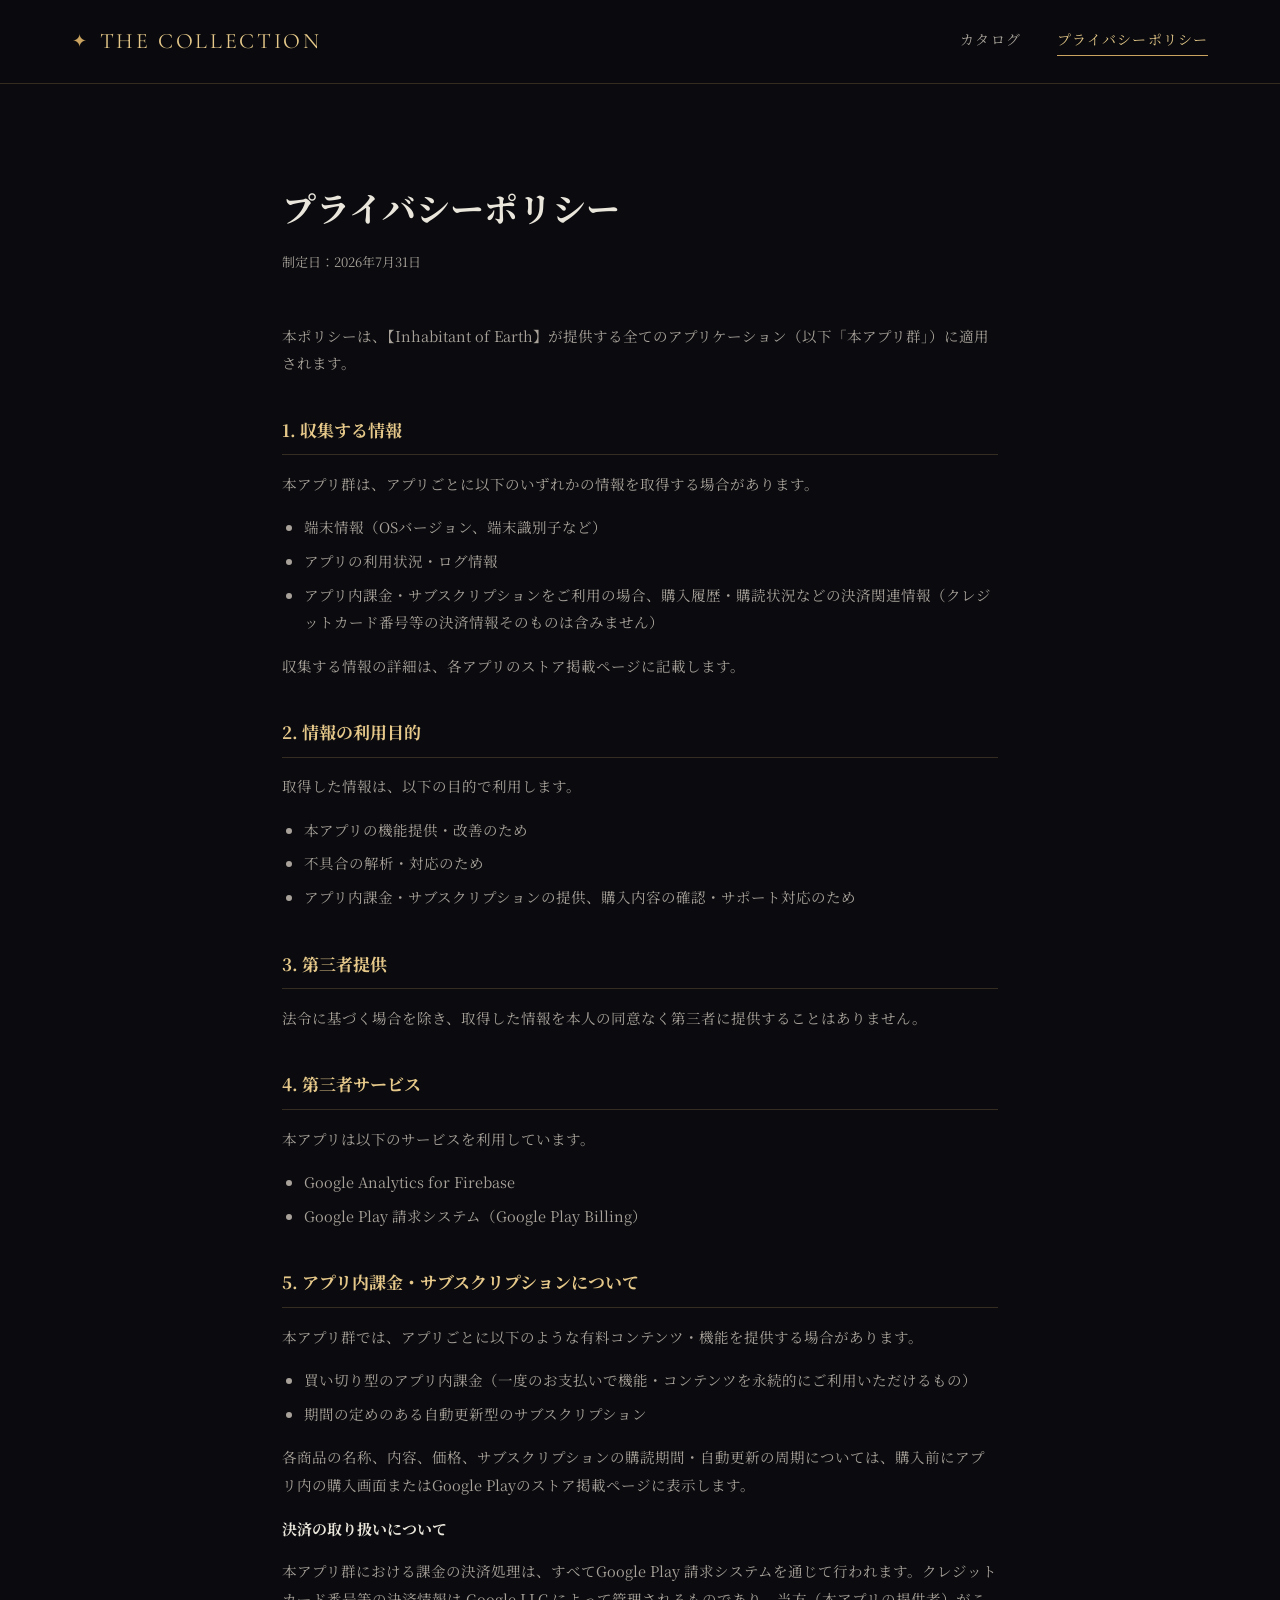
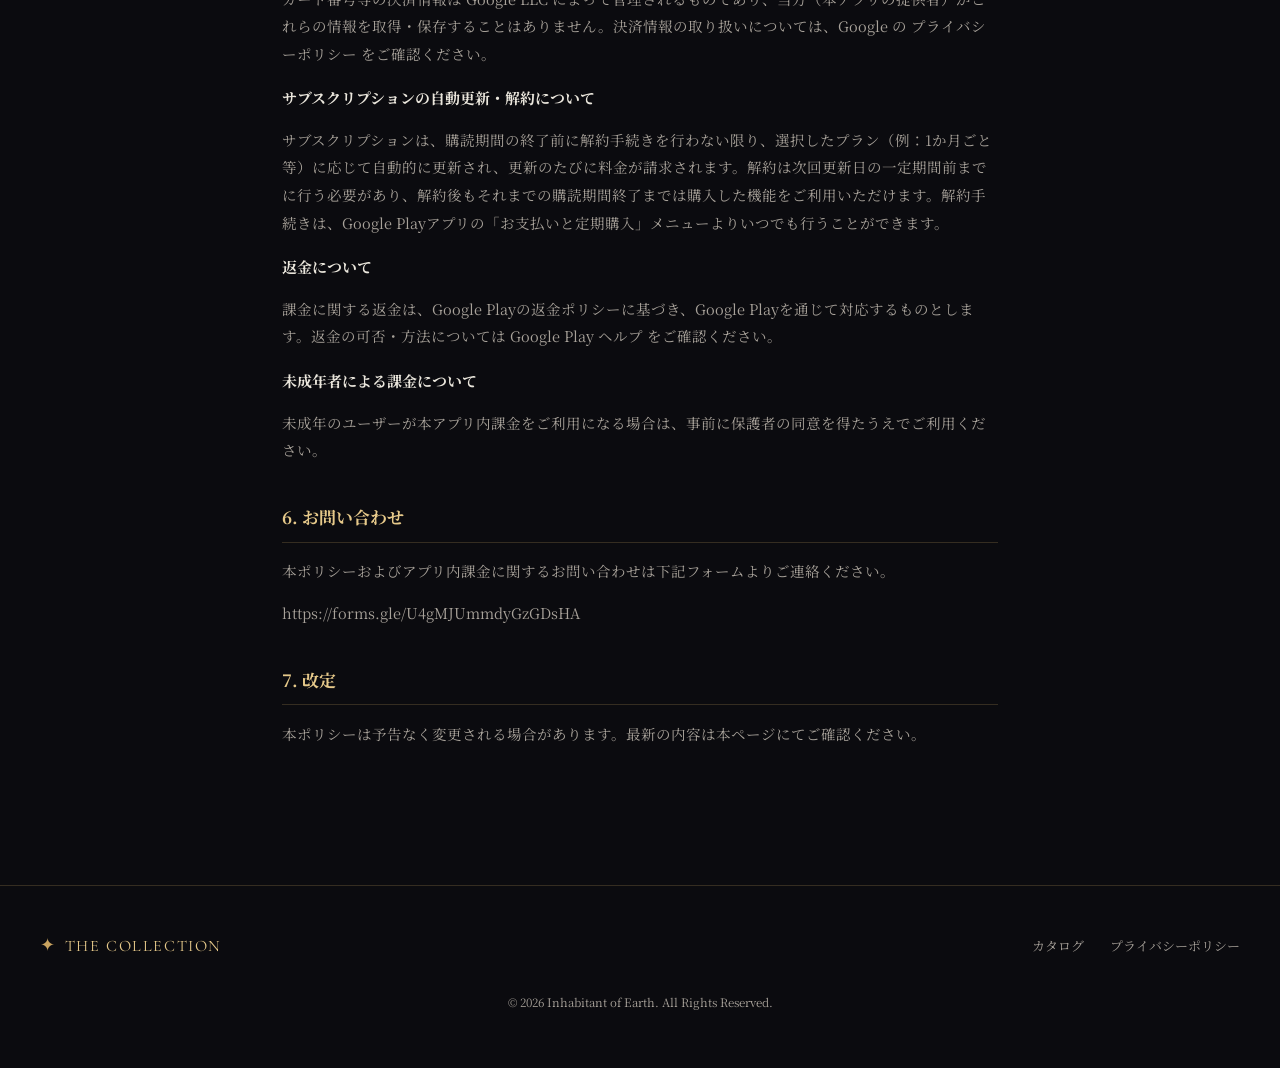
==== privacy.html @ 633c7c9d "初期登録用サイト" ====
<!DOCTYPE html>
<html lang="ja">
<head>
<meta charset="UTF-8">
<meta name="viewport" content="width=device-width, initial-scale=1.0">
<title>プライバシーポリシー | THE COLLECTION</title>
<link rel="stylesheet" href="style.css">
</head>
<body>

<header class="site-header">
  <div class="header-inner">
    <a href="index.html" class="brand">
      <span class="brand-mark">✦</span>
      <span class="brand-text">THE COLLECTION</span>
    </a>
    <nav class="site-nav">
      <a href="index.html">カタログ</a>
      <a href="privacy.html" class="is-current">プライバシーポリシー</a>
    </nav>
  </div>
</header>

<main class="policy-main">
  <h1 class="policy-title">プライバシーポリシー</h1>
  <p class="policy-updated">制定日：2026年7月31日</p>

  <div class="policy-section">
    <p>
      本ポリシーは、【Inhabitant of Earth】が提供する全てのアプリケーション（以下「本アプリ群」）に適用されます。
    </p>
  </div>

  <div class="policy-section">
    <h2>1. 収集する情報</h2>
    <p>本アプリ群は、アプリごとに以下のいずれかの情報を取得する場合があります。</p>
    <ul>
      <li>端末情報（OSバージョン、端末識別子など）</li>
      <li>アプリの利用状況・ログ情報</li>
      <li>アプリ内課金・サブスクリプションをご利用の場合、購入履歴・購読状況などの決済関連情報（クレジットカード番号等の決済情報そのものは含みません）</li>
    </ul>
    <p>収集する情報の詳細は、各アプリのストア掲載ページに記載します。</p>
  </div>

  <div class="policy-section">
    <h2>2. 情報の利用目的</h2>
    <p>取得した情報は、以下の目的で利用します。</p>
    <ul>
      <li>本アプリの機能提供・改善のため</li>
      <li>不具合の解析・対応のため</li>
      <li>アプリ内課金・サブスクリプションの提供、購入内容の確認・サポート対応のため</li>
    </ul>
  </div>

  <div class="policy-section">
    <h2>3. 第三者提供</h2>
    <p>
      法令に基づく場合を除き、取得した情報を本人の同意なく第三者に提供することはありません。
    </p>
  </div>

  <div class="policy-section">
    <h2>4. 第三者サービス</h2>
    <p>本アプリは以下のサービスを利用しています。</p>
    <ul>
      <li>Google Analytics for Firebase</li>
      <li>Google Play 請求システム（Google Play Billing）</li>
    </ul>
  </div>

  <div class="policy-section">
    <h2>5. アプリ内課金・サブスクリプションについて</h2>
    <p>
      本アプリ群では、アプリごとに以下のような有料コンテンツ・機能を提供する場合があります。
    </p>
    <ul>
      <li>買い切り型のアプリ内課金（一度のお支払いで機能・コンテンツを永続的にご利用いただけるもの）</li>
      <li>期間の定めのある自動更新型のサブスクリプション</li>
    </ul>
    <p>
      各商品の名称、内容、価格、サブスクリプションの購読期間・自動更新の周期については、購入前にアプリ内の購入画面またはGoogle Playのストア掲載ページに表示します。
    </p>
    <h3>決済の取り扱いについて</h3>
    <p>
      本アプリ群における課金の決済処理は、すべてGoogle Play 請求システムを通じて行われます。クレジットカード番号等の決済情報は Google LLC によって管理されるものであり、当方（本アプリの提供者）がこれらの情報を取得・保存することはありません。決済情報の取り扱いについては、Google の
      <a href="https://policies.google.com/privacy" target="_blank" rel="noopener">プライバシーポリシー</a>
      をご確認ください。
    </p>
    <h3>サブスクリプションの自動更新・解約について</h3>
    <p>
      サブスクリプションは、購読期間の終了前に解約手続きを行わない限り、選択したプラン（例：1か月ごと等）に応じて自動的に更新され、更新のたびに料金が請求されます。解約は次回更新日の一定期間前までに行う必要があり、解約後もそれまでの購読期間終了までは購入した機能をご利用いただけます。解約手続きは、Google Playアプリの「お支払いと定期購入」メニューよりいつでも行うことができます。
    </p>
    <h3>返金について</h3>
    <p>
      課金に関する返金は、Google Playの返金ポリシーに基づき、Google Playを通じて対応するものとします。返金の可否・方法については
      <a href="https://support.google.com/googleplay/answer/2479637" target="_blank" rel="noopener">Google Play ヘルプ</a>
      をご確認ください。
    </p>
    <h3>未成年者による課金について</h3>
    <p>
      未成年のユーザーが本アプリ内課金をご利用になる場合は、事前に保護者の同意を得たうえでご利用ください。
    </p>
  </div>

  <div class="policy-section">
    <h2>6. お問い合わせ</h2>
    <p>本ポリシーおよびアプリ内課金に関するお問い合わせは下記フォームよりご連絡ください。</p>
    <p><a href="https://forms.gle/U4gMJUmmdyGzGDsHA">https://forms.gle/U4gMJUmmdyGzGDsHA</a></p>
  </div>

  <div class="policy-section">
    <h2>7. 改定</h2>
    <p>
      本ポリシーは予告なく変更される場合があります。最新の内容は本ページにてご確認ください。
    </p>
  </div>
</main>

<footer class="site-footer">
  <div class="footer-inner">
    <div class="footer-brand">
      <span class="brand-mark">✦</span>
      <span class="brand-text">THE COLLECTION</span>
    </div>
    <nav class="footer-nav">
      <a href="index.html">カタログ</a>
      <a href="privacy.html">プライバシーポリシー</a>
    </nav>
    <p class="footer-copy">&copy; 2026 Inhabitant of Earth. All Rights Reserved.</p>
  </div>
</footer>

</body>
</html>
---- style.css ----
@import url('https://fonts.googleapis.com/css2?family=Cormorant+Garamond:wght@400;500;600&family=Noto+Serif+JP:wght@400;500;600;700&display=swap');

:root {
  --bg: #0b0b0f;
  --bg-alt: #121218;
  --panel: #16161d;
  --gold: #c9a35f;
  --gold-bright: #e6c98a;
  --text-main: #eae6dc;
  --text-sub: #a8a29a;
  --border: rgba(201, 163, 95, 0.22);
  --shadow: rgba(0, 0, 0, 0.5);
  --radius: 2px;
}

* { box-sizing: border-box; }

html { scroll-behavior: smooth; }

body {
  margin: 0;
  background: var(--bg);
  color: var(--text-main);
  font-family: 'Noto Serif JP', 'Yu Mincho', serif;
  line-height: 1.75;
  -webkit-font-smoothing: antialiased;
}

a { color: inherit; text-decoration: none; }

/* ===== ヘッダー ===== */
.site-header {
  position: sticky;
  top: 0;
  z-index: 50;
  background: rgba(11, 11, 15, 0.86);
  backdrop-filter: blur(10px);
  border-bottom: 1px solid var(--border);
}
.header-inner {
  max-width: 1200px;
  margin: 0 auto;
  padding: 22px 32px;
  display: flex;
  align-items: center;
  justify-content: space-between;
}
.brand {
  display: flex;
  align-items: center;
  gap: 10px;
  font-family: 'Cormorant Garamond', serif;
  font-size: 22px;
  letter-spacing: 0.12em;
  color: var(--gold-bright);
}
.brand-mark { color: var(--gold); font-size: 18px; }
.site-nav { display: flex; gap: 36px; }
.site-nav a {
  font-size: 14px;
  letter-spacing: 0.08em;
  color: var(--text-sub);
  padding-bottom: 4px;
  border-bottom: 1px solid transparent;
  transition: color .25s, border-color .25s;
}
.site-nav a:hover,
.site-nav a.is-current {
  color: var(--gold-bright);
  border-color: var(--gold);
}

/* ===== ヒーロー ===== */
.hero {
  padding: 96px 32px 72px;
  text-align: center;
  background:
    radial-gradient(ellipse at 50% 0%, rgba(201,163,95,0.08), transparent 60%),
    var(--bg);
  border-bottom: 1px solid var(--border);
}
.hero-inner { max-width: 760px; margin: 0 auto; }
.hero-eyebrow {
  font-family: 'Cormorant Garamond', serif;
  letter-spacing: 0.35em;
  font-size: 13px;
  color: var(--gold);
  margin: 0 0 22px;
}
.hero-title {
  font-size: clamp(30px, 5vw, 46px);
  font-weight: 600;
  margin: 0 0 26px;
  color: var(--text-main);
}
.hero-lead {
  color: var(--text-sub);
  font-size: 15.5px;
  max-width: 520px;
  margin: 0 auto;
}

/* ===== カタログ操作エリア ===== */
.catalog { max-width: 1200px; margin: 0 auto; padding: 56px 32px 100px; }

.catalog-controls {
  display: flex;
  flex-wrap: wrap;
  gap: 20px;
  align-items: center;
  justify-content: space-between;
  margin-bottom: 28px;
}

.search-box {
  position: relative;
  flex: 0 0 320px;
  max-width: 100%;
}
.search-icon {
  position: absolute;
  left: 16px; top: 50%;
  transform: translateY(-50%);
  color: var(--gold);
  font-size: 15px;
}
.search-box input {
  width: 100%;
  padding: 12px 16px 12px 40px;
  background: var(--panel);
  border: 1px solid var(--border);
  border-radius: var(--radius);
  color: var(--text-main);
  font-family: inherit;
  font-size: 14px;
  outline: none;
  transition: border-color .2s;
}
.search-box input:focus { border-color: var(--gold); }
.search-box input::placeholder { color: var(--text-sub); }

.category-tabs {
  display: flex;
  flex-wrap: wrap;
  gap: 8px;
}
.tab {
  font-family: inherit;
  font-size: 13px;
  letter-spacing: 0.03em;
  color: var(--text-sub);
  background: transparent;
  border: 1px solid var(--border);
  border-radius: var(--radius);
  padding: 8px 16px;
  cursor: pointer;
  transition: all .2s;
}
.tab:hover { color: var(--gold-bright); border-color: var(--gold); }
.tab.is-active {
  color: #0b0b0f;
  background: var(--gold);
  border-color: var(--gold);
}

.result-line {
  color: var(--text-sub);
  font-size: 13px;
  letter-spacing: 0.04em;
  margin: 0 0 28px;
}
.result-line b, .result-line span { color: var(--gold-bright); }

/* ===== グリッド・カード ===== */
.app-grid {
  display: grid;
  grid-template-columns: repeat(auto-fill, minmax(230px, 1fr));
  gap: 20px;
}

.app-card {
  background: var(--panel);
  border: 1px solid var(--border);
  border-radius: var(--radius);
  padding: 22px 20px;
  cursor: pointer;
  transition: transform .25s, border-color .25s, box-shadow .25s;
  display: flex;
  flex-direction: column;
  gap: 14px;
}
.app-card:hover,
.app-card:focus-visible {
  transform: translateY(-4px);
  border-color: var(--gold);
  box-shadow: 0 16px 32px var(--shadow);
  outline: none;
}

.app-icon {
  width: 56px; height: 56px;
  border-radius: var(--radius);
  display: flex; align-items: center; justify-content: center;
  background: linear-gradient(135deg, hsl(calc(var(--hue) * 1deg) 30% 22%), hsl(calc(var(--hue) * 1deg) 20% 12%));
  border: 1px solid var(--gold);
  color: var(--gold-bright);
  font-family: 'Cormorant Garamond', serif;
  font-size: 24px;
  font-weight: 600;
}

.app-name {
  font-size: 16px;
  font-weight: 600;
  margin: 0;
  color: var(--text-main);
}
.app-category {
  font-size: 12px;
  color: var(--gold);
  margin: -8px 0 0;
  letter-spacing: 0.05em;
}
.app-meta {
  display: flex;
  align-items: center;
  justify-content: space-between;
  font-size: 12.5px;
  color: var(--text-sub);
  margin-top: auto;
}
.app-rating b { color: var(--text-main); margin-left: 4px; }
.app-price { color: var(--gold-bright); font-weight: 600; }

.no-result {
  text-align: center;
  color: var(--text-sub);
  padding: 60px 0;
}

/* ===== モーダル ===== */
.modal {
  position: fixed; inset: 0;
  background: rgba(6,6,8,0.78);
  backdrop-filter: blur(4px);
  display: none;
  align-items: center;
  justify-content: center;
  padding: 24px;
  z-index: 100;
}
.modal.is-open { display: flex; }
body.modal-lock { overflow: hidden; }

.modal-panel {
  position: relative;
  background: var(--bg-alt);
  border: 1px solid var(--gold);
  border-radius: var(--radius);
  max-width: 440px;
  width: 100%;
  padding: 44px 34px 34px;
  text-align: center;
  box-shadow: 0 30px 80px rgba(0,0,0,0.6);
  animation: modalIn .25s ease;
}
@keyframes modalIn {
  from { opacity: 0; transform: translateY(10px) scale(.98); }
  to { opacity: 1; transform: translateY(0) scale(1); }
}
.modal-close {
  position: absolute;
  top: 14px; right: 18px;
  background: none;
  border: none;
  color: var(--text-sub);
  font-size: 22px;
  cursor: pointer;
  line-height: 1;
}
.modal-close:hover { color: var(--gold-bright); }

.modal-icon {
  width: 76px; height: 76px;
  margin: 0 auto 20px;
  border-radius: var(--radius);
  display: flex; align-items: center; justify-content: center;
  background: linear-gradient(135deg, hsl(calc(var(--hue) * 1deg) 30% 22%), hsl(calc(var(--hue) * 1deg) 20% 12%));
  border: 1px solid var(--gold);
  color: var(--gold-bright);
  font-family: 'Cormorant Garamond', serif;
  font-size: 32px;
  font-weight: 600;
}
.modal-name { font-size: 21px; margin: 0 0 6px; }
.modal-category { font-size: 12.5px; color: var(--gold); margin: 0 0 26px; letter-spacing: .06em; }

.modal-stats {
  display: flex;
  justify-content: space-around;
  border-top: 1px solid var(--border);
  border-bottom: 1px solid var(--border);
  padding: 18px 0;
  margin-bottom: 22px;
}
.modal-stat { display: flex; flex-direction: column; gap: 6px; }
.stat-value { font-size: 13px; color: var(--text-main); }
.stat-label { font-size: 11px; color: var(--text-sub); letter-spacing: .04em; }

.modal-description {
  font-size: 14px;
  color: var(--text-sub);
  margin: 0 0 20px;
  text-align: left;
}
.modal-footer-info {
  display: flex;
  justify-content: space-between;
  font-size: 11.5px;
  color: var(--text-sub);
  border-top: 1px dashed var(--border);
  padding-top: 16px;
}

/* ===== フッター ===== */
.site-footer {
  border-top: 1px solid var(--border);
  padding: 44px 32px;
}
.footer-inner {
  max-width: 1200px;
  margin: 0 auto;
  display: flex;
  flex-wrap: wrap;
  gap: 18px;
  align-items: center;
  justify-content: space-between;
}
.footer-brand {
  display: flex; align-items: center; gap: 8px;
  font-family: 'Cormorant Garamond', serif;
  letter-spacing: 0.1em;
  color: var(--gold-bright);
  font-size: 16px;
}
.footer-nav { display: flex; gap: 26px; }
.footer-nav a { font-size: 13px; color: var(--text-sub); }
.footer-nav a:hover { color: var(--gold-bright); }
.footer-copy { font-size: 11.5px; color: var(--text-sub); width: 100%; text-align: center; margin-top: 12px; }

/* ===== プライバシーポリシー用 ===== */
.policy-main {
  max-width: 780px;
  margin: 0 auto;
  padding: 72px 32px 100px;
}
.policy-title {
  font-size: clamp(26px, 4vw, 34px);
  margin-bottom: 8px;
}
.policy-updated { color: var(--text-sub); font-size: 13px; margin-bottom: 48px; }
.policy-section { margin-bottom: 38px; }
.policy-section h2 {
  font-size: 17px;
  color: var(--gold-bright);
  border-bottom: 1px solid var(--border);
  padding-bottom: 10px;
  margin-bottom: 14px;
}
.policy-section p, .policy-section li {
  color: var(--text-sub);
  font-size: 14.5px;
  line-height: 1.9;
}
.policy-section ul { padding-left: 22px; }
.policy-section li { margin-bottom: 6px; }
.policy-section h3 {
  font-size: 15px;
  color: var(--text-main);
  margin: 18px 0 8px;
}

/* ===== レスポンシブ ===== */
@media (max-width: 640px) {
  .header-inner { padding: 16px 20px; }
  .site-nav { gap: 20px; }
  .hero { padding: 64px 20px 52px; }
  .catalog { padding: 40px 20px 72px; }
  .catalog-controls { flex-direction: column; align-items: stretch; }
  .search-box { flex: none; }
  .app-grid { grid-template-columns: repeat(auto-fill, minmax(150px, 1fr)); gap: 14px; }
  .policy-main { padding: 52px 20px 72px; }
}
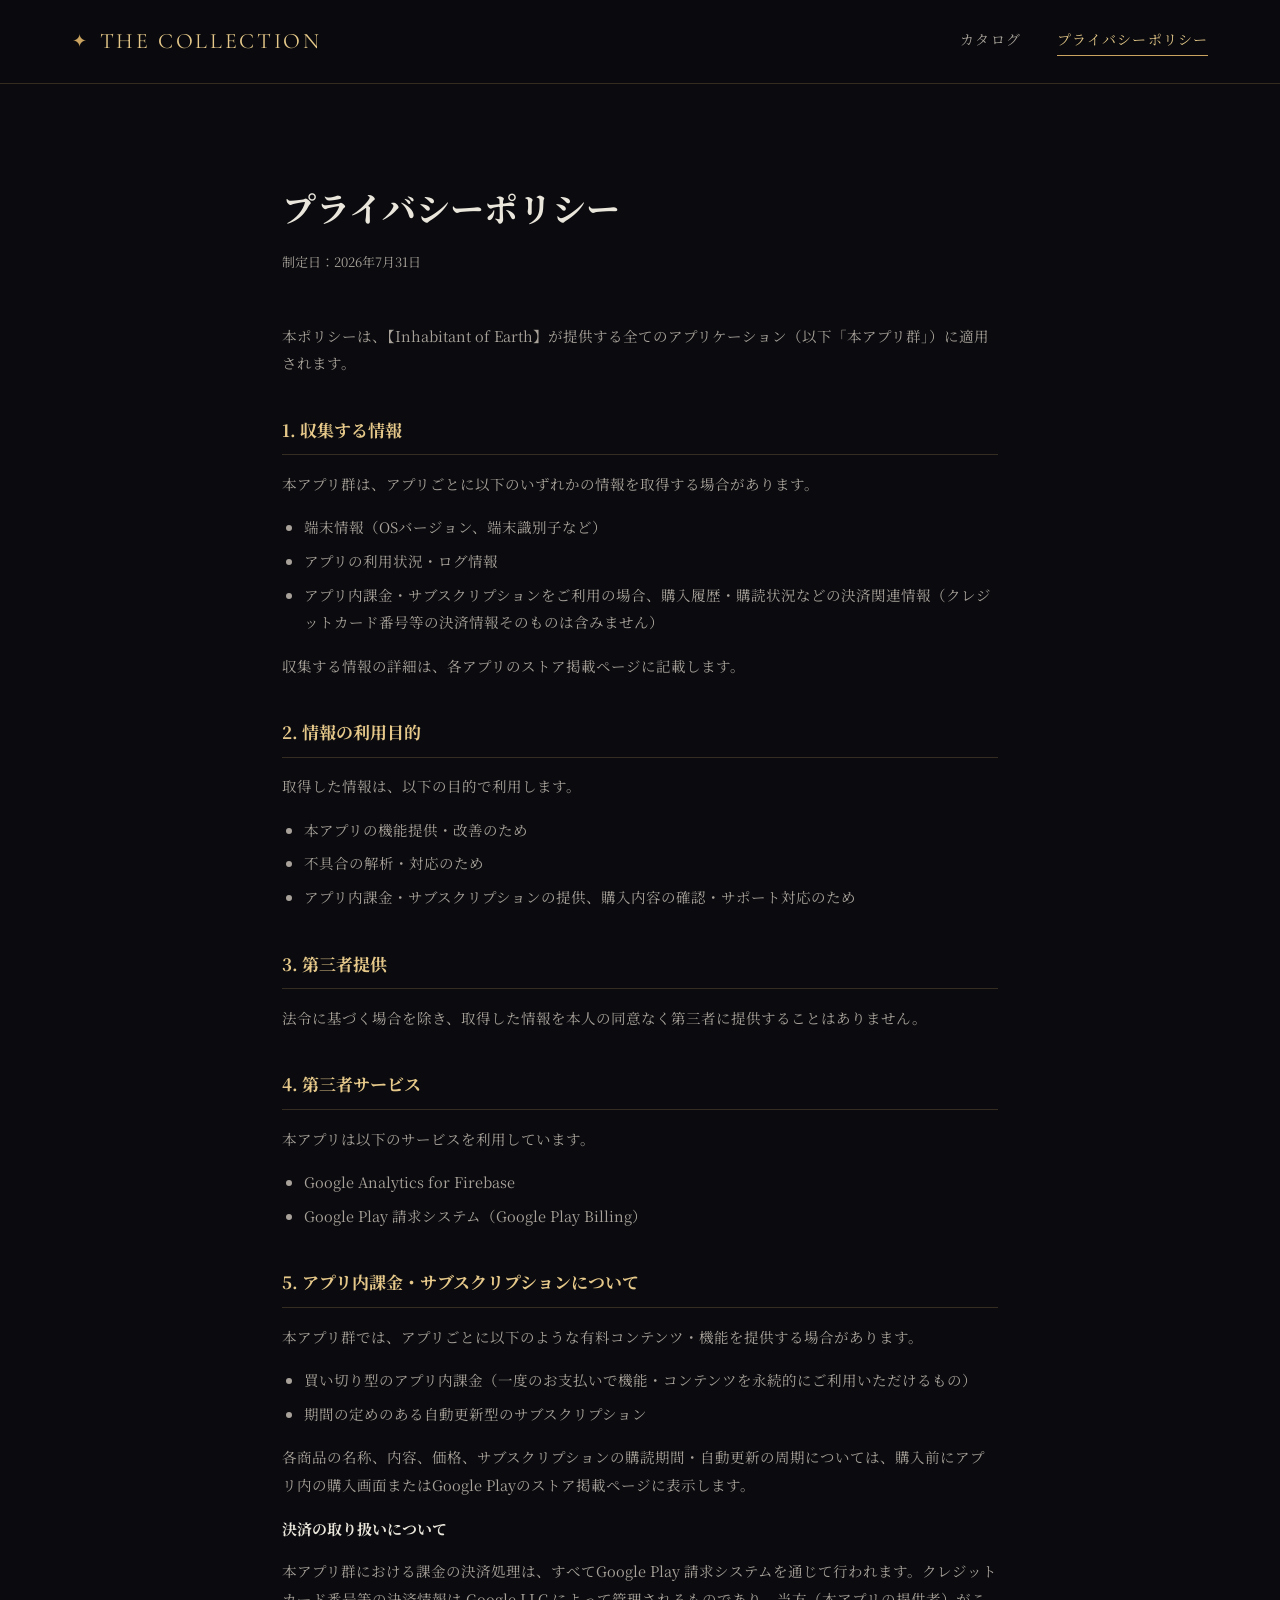
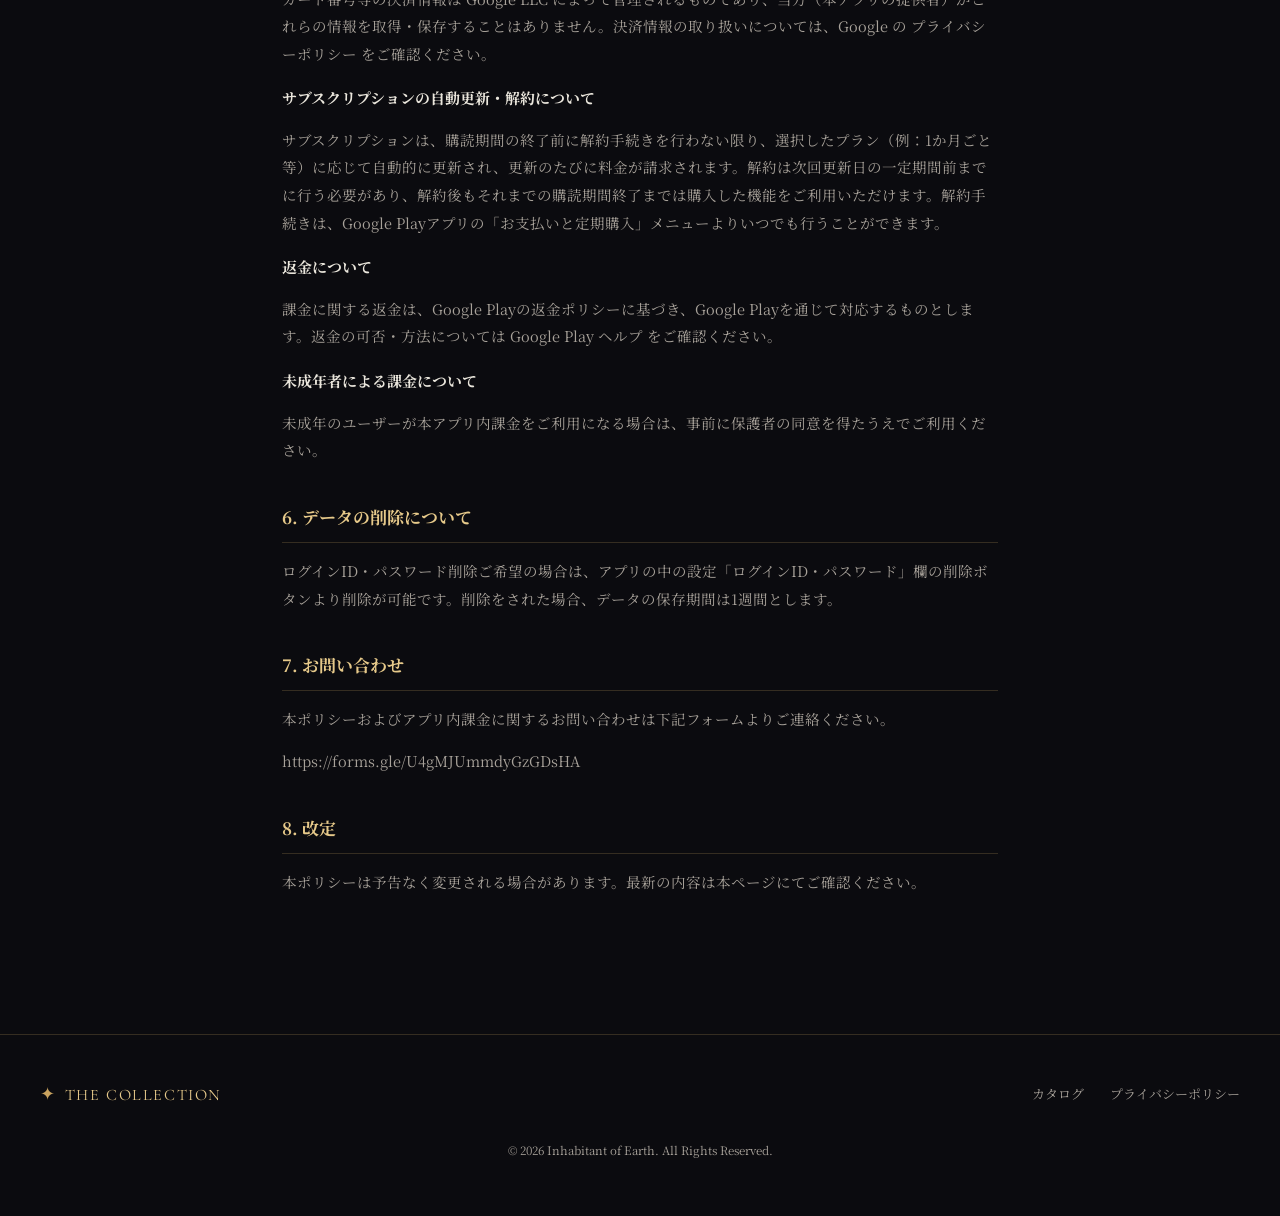
==== commit 8b708d86: "プライバシーポリシーにログインID・パスワード削除に関する条項を追加 Co-Authored-By: Claude Sonnet 5 <noreply@anthropic.com>" ====
--- a/privacy.html
+++ b/privacy.html
@@ -103,13 +103,20 @@
   </div>
 
   <div class="policy-section">
-    <h2>6. お問い合わせ</h2>
+    <h2>6. データの削除について</h2>
+    <p>
+      ログインID・パスワード削除ご希望の場合は、アプリの中の設定「ログインID・パスワード」欄の削除ボタンより削除が可能です。削除をされた場合、データの保存期間は1週間とします。
+    </p>
+  </div>
+
+  <div class="policy-section">
+    <h2>7. お問い合わせ</h2>
     <p>本ポリシーおよびアプリ内課金に関するお問い合わせは下記フォームよりご連絡ください。</p>
     <p><a href="https://forms.gle/U4gMJUmmdyGzGDsHA">https://forms.gle/U4gMJUmmdyGzGDsHA</a></p>
   </div>
 
   <div class="policy-section">
-    <h2>7. 改定</h2>
+    <h2>8. 改定</h2>
     <p>
       本ポリシーは予告なく変更される場合があります。最新の内容は本ページにてご確認ください。
     </p>
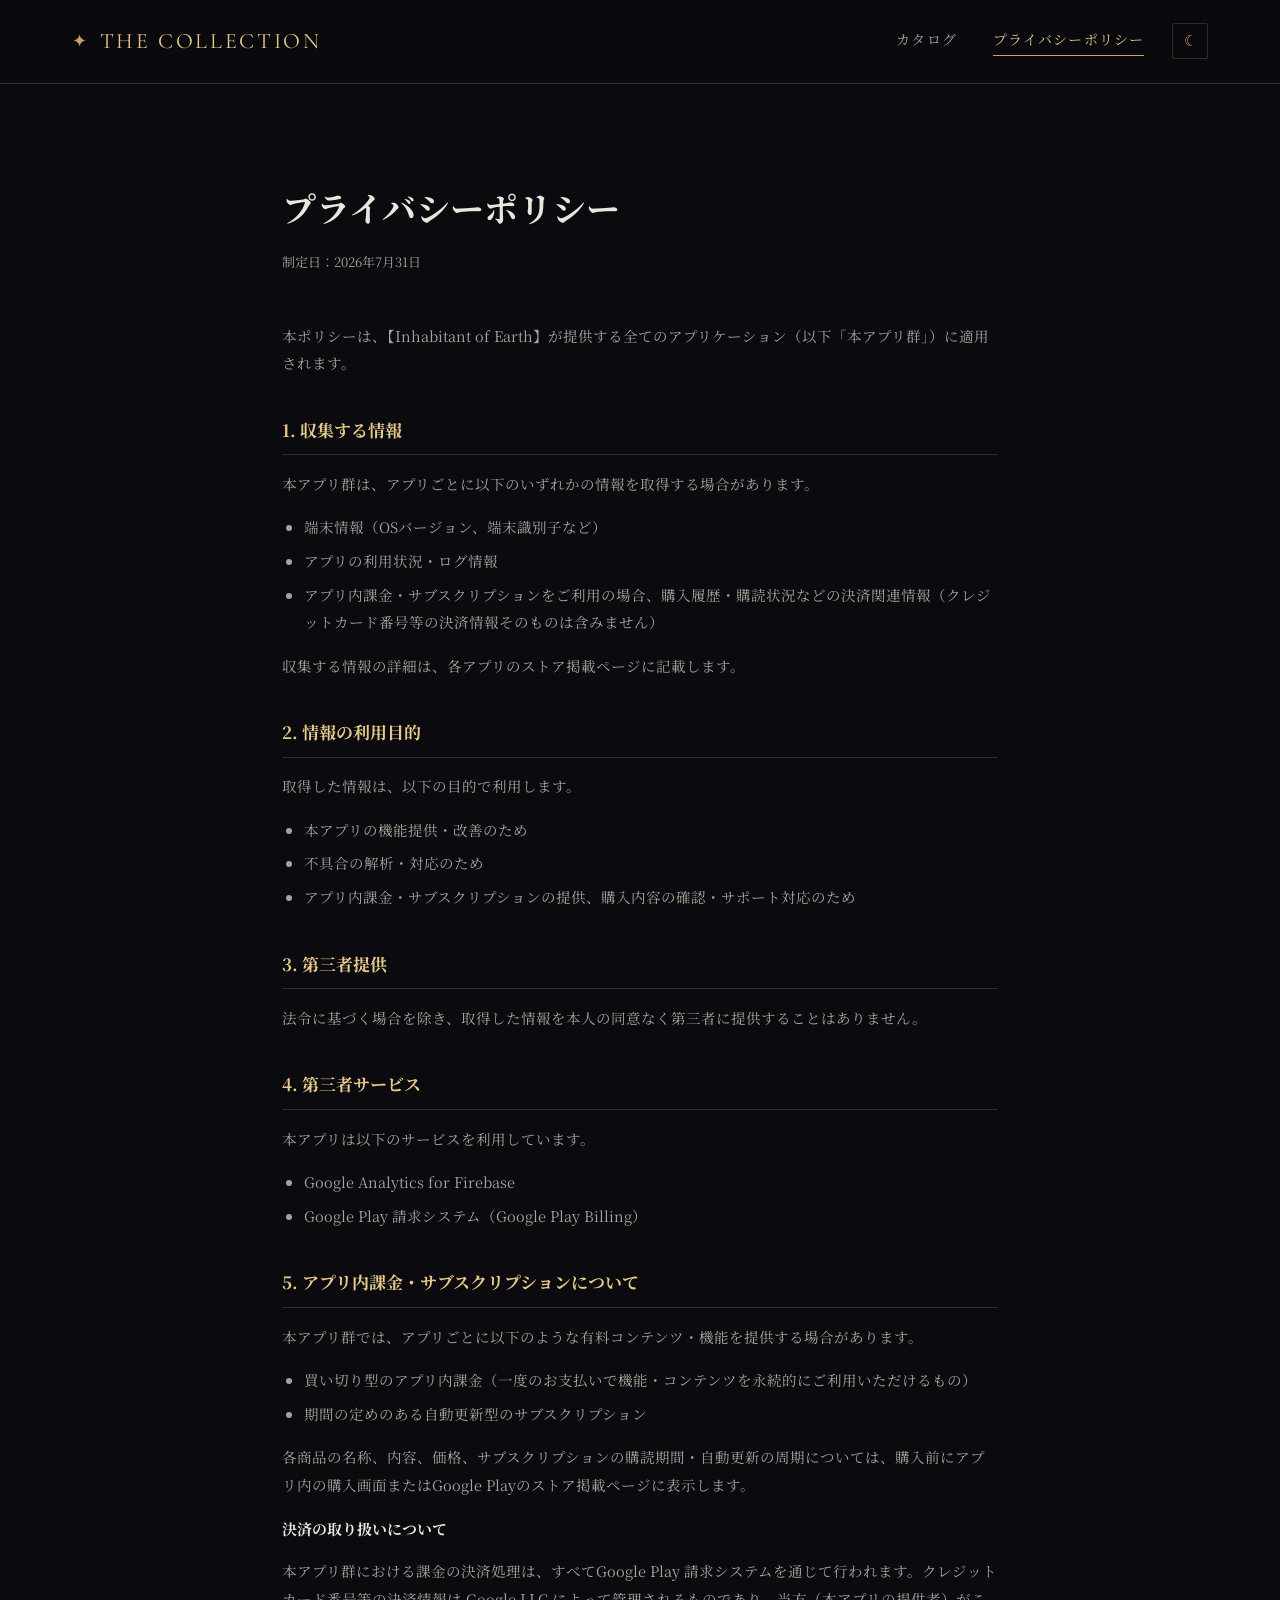
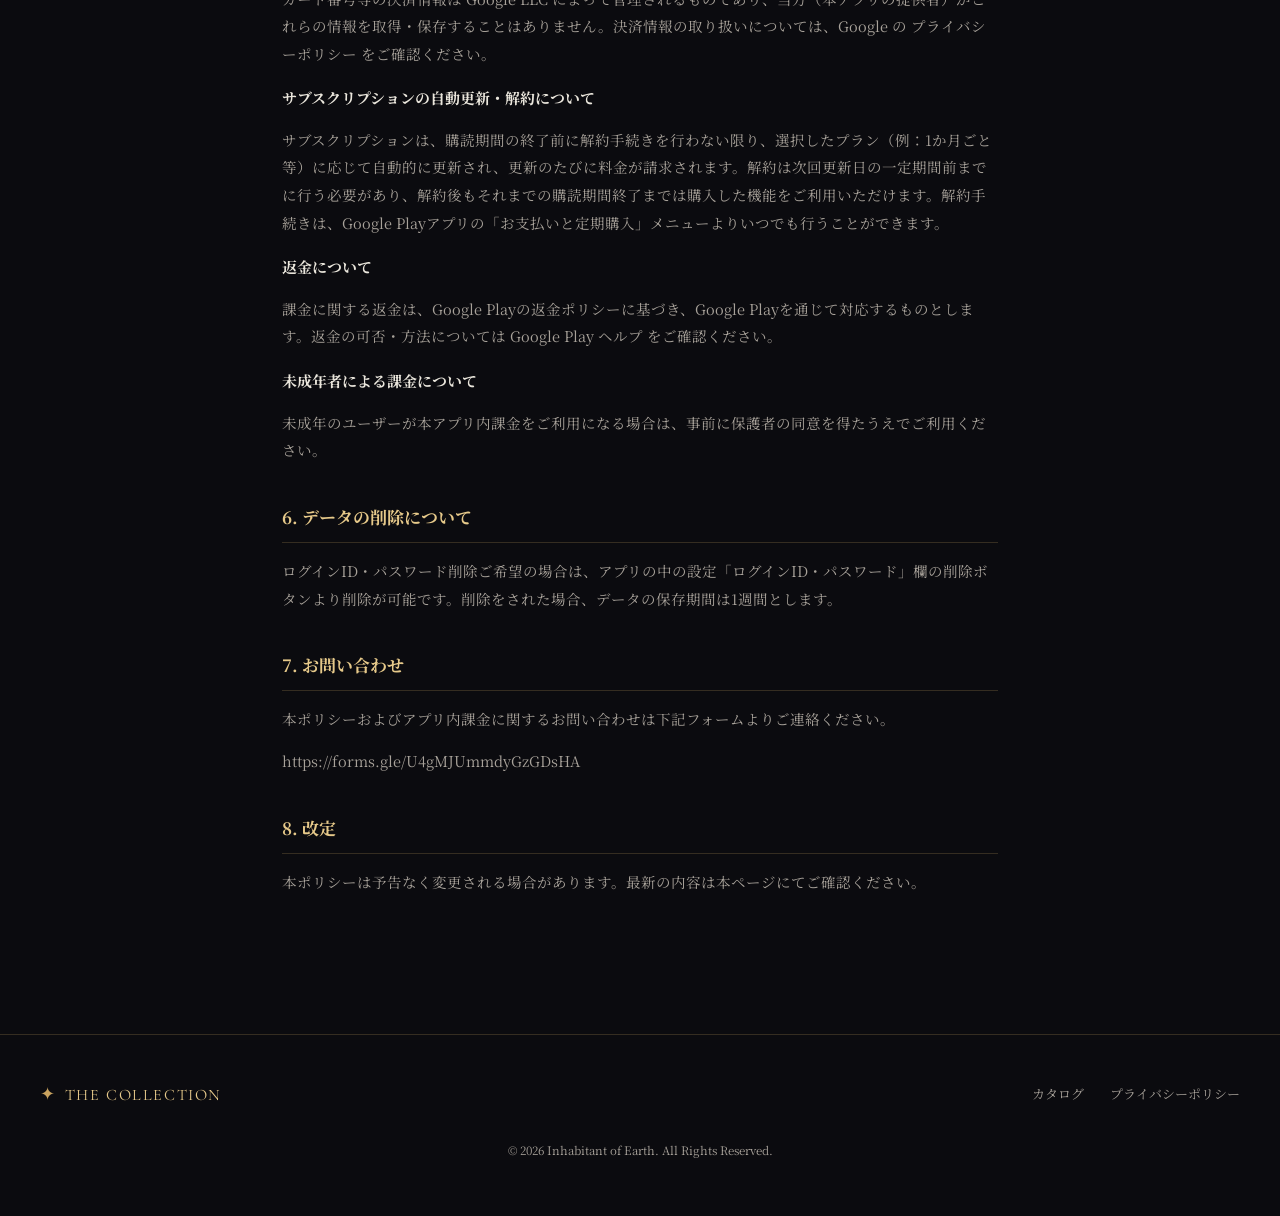
==== commit 24dd0dc6: "テーマ切替・ページトップへ戻るボタン・ヒーロー演出を追加、カテゴリ表示を仮修正 - ライト/ダークテーマ切替ボタンとヒーローのきらめき演出、カード表示アニメーションを追加 - ページ下部に「ページのト" ====
--- a/privacy.html
+++ b/privacy.html
@@ -5,6 +5,13 @@
 <meta name="viewport" content="width=device-width, initial-scale=1.0">
 <title>プライバシーポリシー | THE COLLECTION</title>
 <link rel="stylesheet" href="style.css">
+<script>
+  (function () {
+    if (localStorage.getItem('theme') === 'light') {
+      document.documentElement.setAttribute('data-theme', 'light');
+    }
+  })();
+</script>
 </head>
 <body>
 
@@ -14,10 +21,15 @@
       <span class="brand-mark">✦</span>
       <span class="brand-text">THE COLLECTION</span>
     </a>
-    <nav class="site-nav">
-      <a href="index.html">カタログ</a>
-      <a href="privacy.html" class="is-current">プライバシーポリシー</a>
-    </nav>
+    <div class="header-right">
+      <nav class="site-nav">
+        <a href="index.html">カタログ</a>
+        <a href="privacy.html" class="is-current">プライバシーポリシー</a>
+      </nav>
+      <button class="theme-toggle" id="themeToggle" type="button" aria-label="表示テーマを切り替え">
+        <span class="theme-icon">☾</span>
+      </button>
+    </div>
   </div>
 </header>
 
@@ -137,5 +149,11 @@
   </div>
 </footer>
 
+<button class="back-to-top" id="backToTop" type="button" aria-label="ページのトップへ戻る">
+  <span class="back-to-top-arrow" aria-hidden="true">↑</span>
+  <span class="back-to-top-label">ページのトップ</span>
+</button>
+
+<script src="site.js"></script>
 </body>
 </html>
--- a/style.css
+++ b/style.css
@@ -13,6 +13,22 @@
   --radius: 2px;
 }
 
+:root[data-theme="light"] {
+  --bg: #f7f5f0;
+  --bg-alt: #ffffff;
+  --panel: #ffffff;
+  --gold: #a9813f;
+  --gold-bright: #8a6a2f;
+  --text-main: #241f18;
+  --text-sub: #6b6459;
+  --border: rgba(169, 129, 63, 0.28);
+  --shadow: rgba(60, 50, 30, 0.12);
+}
+
+:root[data-theme="light"] .site-header {
+  background: rgba(247, 245, 240, 0.86);
+}
+
 * { box-sizing: border-box; }
 
 html { scroll-behavior: smooth; }
@@ -55,6 +71,7 @@
   color: var(--gold-bright);
 }
 .brand-mark { color: var(--gold); font-size: 18px; }
+.header-right { display: flex; align-items: center; gap: 28px; }
 .site-nav { display: flex; gap: 36px; }
 .site-nav a {
   font-size: 14px;
@@ -70,16 +87,70 @@
   border-color: var(--gold);
 }
 
+.theme-toggle {
+  flex: 0 0 auto;
+  width: 36px;
+  height: 36px;
+  display: flex;
+  align-items: center;
+  justify-content: center;
+  background: transparent;
+  border: 1px solid var(--border);
+  border-radius: var(--radius);
+  color: var(--gold);
+  font-size: 15px;
+  cursor: pointer;
+  transition: border-color .2s, color .2s, transform .2s;
+}
+.theme-toggle:hover { border-color: var(--gold); color: var(--gold-bright); }
+.theme-toggle:active { transform: scale(.92); }
+
 /* ===== ヒーロー ===== */
 .hero {
+  position: relative;
+  overflow: hidden;
   padding: 96px 32px 72px;
   text-align: center;
-  background:
-    radial-gradient(ellipse at 50% 0%, rgba(201,163,95,0.08), transparent 60%),
-    var(--bg);
+  background: var(--bg);
   border-bottom: 1px solid var(--border);
 }
-.hero-inner { max-width: 760px; margin: 0 auto; }
+.hero::before {
+  content: '';
+  position: absolute;
+  inset: 0;
+  background: radial-gradient(ellipse at 50% 0%, rgba(201,163,95,0.14), transparent 62%);
+  animation: heroBreathe 8s ease-in-out infinite;
+  z-index: 0;
+}
+.hero-inner { position: relative; z-index: 2; max-width: 760px; margin: 0 auto; }
+
+@keyframes heroBreathe {
+  0%, 100% { opacity: .7; }
+  50% { opacity: 1; }
+}
+
+.hero-sparkle {
+  position: absolute;
+  inset: 0;
+  z-index: 1;
+  pointer-events: none;
+}
+.spark {
+  position: absolute;
+  border-radius: 50%;
+  background: var(--gold-bright);
+  box-shadow: 0 0 7px 2px rgba(230, 201, 138, 0.7);
+  opacity: 0;
+  animation-name: sparkTwinkle;
+  animation-timing-function: ease-in-out;
+  animation-iteration-count: infinite;
+}
+
+@keyframes sparkTwinkle {
+  0%, 100% { opacity: 0; transform: scale(.5); }
+  50% { opacity: .85; transform: scale(1); }
+}
+
 .hero-eyebrow {
   font-family: 'Cormorant Garamond', serif;
   letter-spacing: 0.35em;
@@ -196,6 +267,15 @@
   box-shadow: 0 16px 32px var(--shadow);
   outline: none;
 }
+.app-card.reveal-init {
+  opacity: 0;
+  transform: translateY(36px);
+  transition: opacity .7s cubic-bezier(.2,.7,.3,1), transform .7s cubic-bezier(.2,.7,.3,1);
+}
+.app-card.reveal-init.is-visible {
+  opacity: 1;
+  transform: translateY(0);
+}
 
 .app-icon {
   width: 56px; height: 56px;
@@ -297,7 +377,7 @@
 
 .modal-stats {
   display: flex;
-  justify-content: space-around;
+  justify-content: center;
   border-top: 1px solid var(--border);
   border-bottom: 1px solid var(--border);
   padding: 18px 0;
@@ -309,9 +389,10 @@
 
 .modal-description {
   font-size: 14px;
-  color: var(--text-sub);
+  font-weight: 600;
+  color: var(--text-main);
   margin: 0 0 20px;
-  text-align: left;
+  text-align: center;
 }
 .modal-footer-info {
   display: flex;
@@ -321,6 +402,21 @@
   border-top: 1px dashed var(--border);
   padding-top: 16px;
 }
+.modal-cta {
+  display: inline-block;
+  margin: 0 auto;
+  padding: 12px 30px;
+  background: var(--gold-bright);
+  color: var(--bg);
+  font-size: 13.5px;
+  font-weight: 600;
+  letter-spacing: .02em;
+  border: none;
+  border-radius: var(--radius);
+  text-decoration: none;
+  cursor: pointer;
+}
+.modal-cta:hover { background: var(--gold); }
 
 /* ===== フッター ===== */
 .site-footer {
@@ -379,6 +475,45 @@
   color: var(--text-main);
   margin: 18px 0 8px;
 }
+
+/* ===== ページトップへ戻る ===== */
+.back-to-top {
+  position: fixed;
+  right: 28px;
+  bottom: 28px;
+  z-index: 60;
+  display: flex;
+  flex-direction: column;
+  align-items: center;
+  gap: 4px;
+  padding: 12px 16px;
+  background: var(--panel);
+  border: 1px solid var(--border);
+  border-radius: var(--radius);
+  color: var(--gold);
+  font-family: inherit;
+  font-size: 11px;
+  letter-spacing: 0.04em;
+  line-height: 1.4;
+  cursor: pointer;
+  box-shadow: 0 10px 24px var(--shadow);
+  opacity: 0;
+  transform: translateY(10px);
+  pointer-events: none;
+  transition: opacity .3s, transform .3s, border-color .2s, color .2s;
+}
+.back-to-top.is-visible {
+  opacity: 1;
+  transform: translateY(0);
+  pointer-events: auto;
+}
+.back-to-top:hover,
+.back-to-top:focus-visible {
+  border-color: var(--gold);
+  color: var(--gold-bright);
+  outline: none;
+}
+.back-to-top-arrow { font-size: 15px; }
 
 /* ===== レスポンシブ ===== */
 @media (max-width: 640px) {
@@ -390,4 +525,15 @@
   .search-box { flex: none; }
   .app-grid { grid-template-columns: repeat(auto-fill, minmax(150px, 1fr)); gap: 14px; }
   .policy-main { padding: 52px 20px 72px; }
-}
+  .back-to-top { right: 16px; bottom: 16px; padding: 10px 12px; }
+}
+
+@media (prefers-reduced-motion: reduce) {
+  .hero::before { animation: none; opacity: .85; }
+  .spark { display: none; }
+  .app-card.reveal-init {
+    transition: none;
+    opacity: 1;
+    transform: none;
+  }
+}
